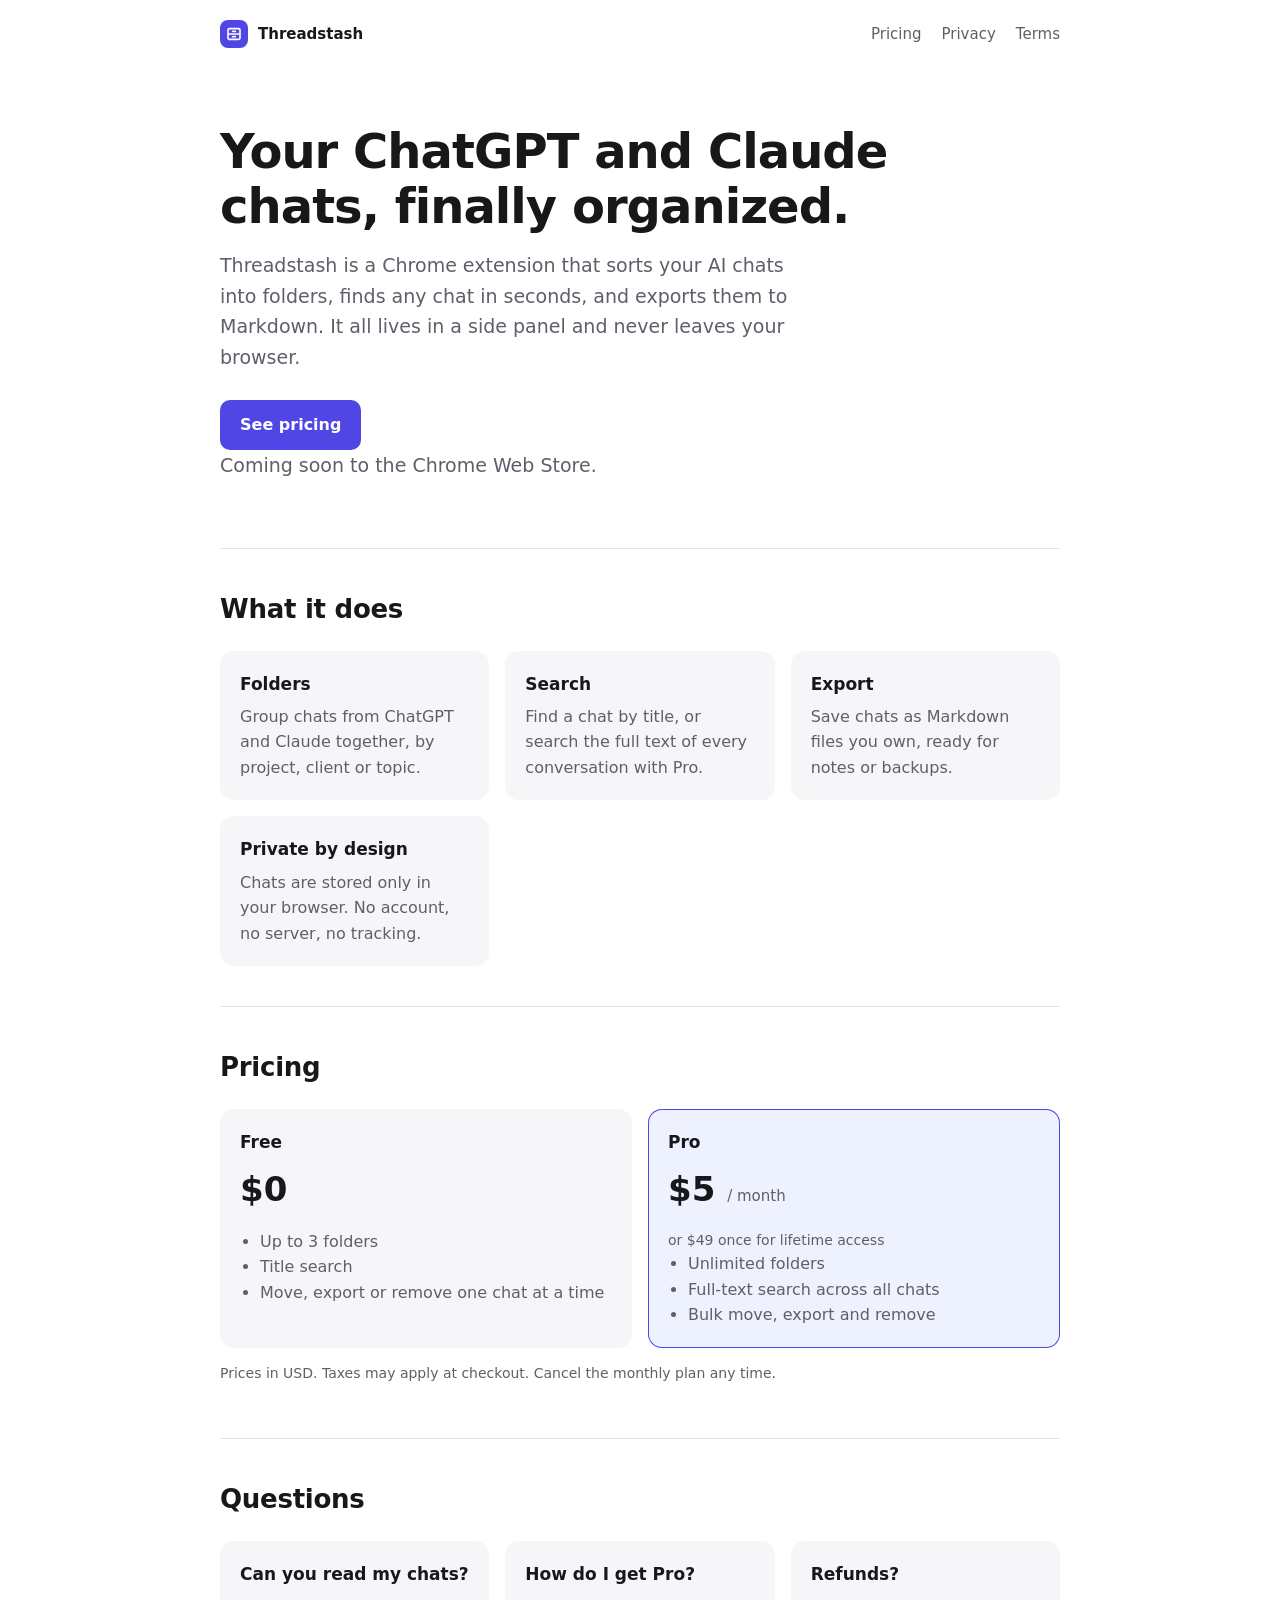
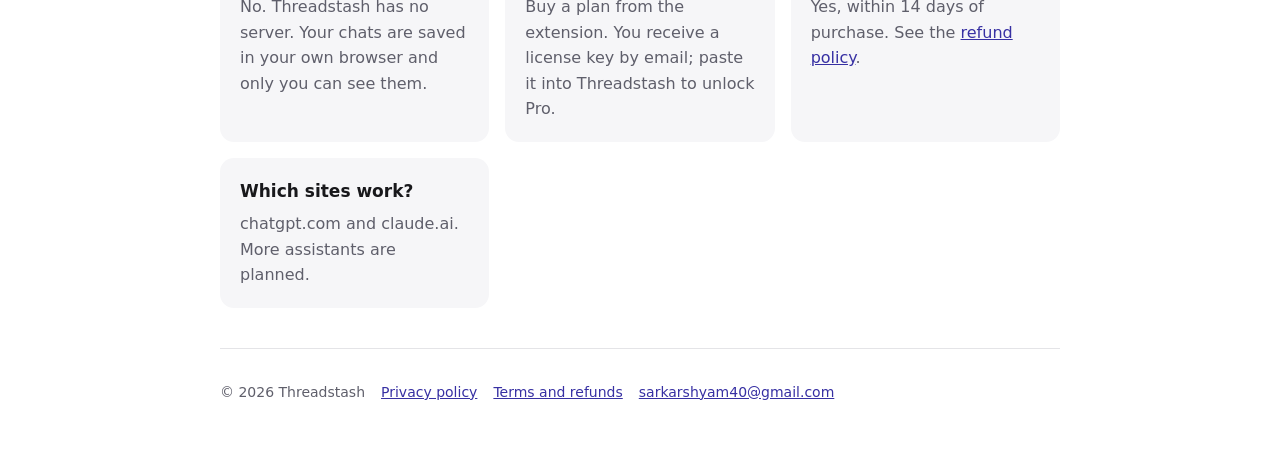
==== index.html @ f48a3af3 "Add Threadstash website: home, privacy policy, terms and refunds" ====
<!doctype html>
<html lang="en">
<head>
  <meta charset="utf-8">
  <meta name="viewport" content="width=device-width, initial-scale=1">
  <title>Threadstash — Folders and search for your ChatGPT and Claude chats</title>
  <meta name="description" content="Threadstash is a Chrome extension that organizes your ChatGPT and Claude chats into folders, with search and export. Everything stays in your browser.">
  <link rel="stylesheet" href="style.css">
</head>
<body>
  <div class="wrap">
    <nav>
      <a class="brand" href="./">
        <span class="logo"><svg width="16" height="16" viewBox="0 0 24 24" fill="none" stroke="#fff" stroke-width="2.4" stroke-linecap="round" stroke-linejoin="round" aria-hidden="true"><path d="M3 6a2 2 0 0 1 2-2h14a2 2 0 0 1 2 2v12a2 2 0 0 1-2 2H5a2 2 0 0 1-2-2zM3 12h18M10 8h4M10 16h4"/></svg></span>
        Threadstash
      </a>
      <a href="#pricing">Pricing</a>
      <a href="privacy.html">Privacy</a>
      <a href="terms.html">Terms</a>
    </nav>

    <header class="hero">
      <h1>Your ChatGPT and Claude chats, finally organized.</h1>
      <p>Threadstash is a Chrome extension that sorts your AI chats into folders, finds any chat in seconds, and exports them to Markdown. It all lives in a side panel and never leaves your browser.</p>
      <a class="button" href="#pricing">See pricing</a>
      <p class="note">Coming soon to the Chrome Web Store.</p>
    </header>

    <section>
      <h2>What it does</h2>
      <div class="grid">
        <div class="card"><h3>Folders</h3><p>Group chats from ChatGPT and Claude together, by project, client or topic.</p></div>
        <div class="card"><h3>Search</h3><p>Find a chat by title, or search the full text of every conversation with Pro.</p></div>
        <div class="card"><h3>Export</h3><p>Save chats as Markdown files you own, ready for notes or backups.</p></div>
        <div class="card"><h3>Private by design</h3><p>Chats are stored only in your browser. No account, no server, no tracking.</p></div>
      </div>
    </section>

    <section id="pricing">
      <h2>Pricing</h2>
      <div class="grid">
        <div class="card">
          <h3>Free</h3>
          <div class="price">$0</div>
          <ul>
            <li>Up to 3 folders</li>
            <li>Title search</li>
            <li>Move, export or remove one chat at a time</li>
          </ul>
        </div>
        <div class="card pro">
          <h3>Pro</h3>
          <div class="price">$5 <small>/ month</small></div>
          <p class="note">or $49 once for lifetime access</p>
          <ul>
            <li>Unlimited folders</li>
            <li>Full-text search across all chats</li>
            <li>Bulk move, export and remove</li>
          </ul>
        </div>
      </div>
      <p class="note">Prices in USD. Taxes may apply at checkout. Cancel the monthly plan any time.</p>
    </section>

    <section>
      <h2>Questions</h2>
      <div class="grid">
        <div class="card"><h3>Can you read my chats?</h3><p>No. Threadstash has no server. Your chats are saved in your own browser and only you can see them.</p></div>
        <div class="card"><h3>How do I get Pro?</h3><p>Buy a plan from the extension. You receive a license key by email; paste it into Threadstash to unlock Pro.</p></div>
        <div class="card"><h3>Refunds?</h3><p>Yes, within 14 days of purchase. See the <a href="terms.html#refunds">refund policy</a>.</p></div>
        <div class="card"><h3>Which sites work?</h3><p>chatgpt.com and claude.ai. More assistants are planned.</p></div>
      </div>
    </section>

    <footer>
      <span>© 2026 Threadstash</span>
      <a href="privacy.html">Privacy policy</a>
      <a href="terms.html">Terms and refunds</a>
      <a href="mailto:sarkarshyam40@gmail.com">sarkarshyam40@gmail.com</a>
    </footer>
  </div>
</body>
</html>
---- style.css ----
:root {
  color-scheme: light dark;
  --bg: #ffffff;
  --fg: #18181b;
  --muted: #5f5f6b;
  --line: #e4e4e7;
  --surface: #f6f6f8;
  --accent: #4f46e5;
  --accent-soft: #eef2ff;
  --accent-text: #3730a3;
}

@media (prefers-color-scheme: dark) {
  :root {
    --bg: #18181b;
    --fg: #f4f4f5;
    --muted: #a1a1aa;
    --line: #2e2e33;
    --surface: #222226;
    --accent-soft: #272a4a;
    --accent-text: #c7d2fe;
  }
}

* {
  box-sizing: border-box;
}

body {
  margin: 0;
  font: 16px/1.6 Inter, system-ui, sans-serif;
  background: var(--bg);
  color: var(--fg);
}

a {
  color: var(--accent-text);
}

.wrap {
  max-width: 880px;
  margin: 0 auto;
  padding: 0 20px;
}

nav {
  display: flex;
  align-items: center;
  gap: 20px;
  padding: 20px 0;
}

nav .brand {
  display: flex;
  align-items: center;
  gap: 10px;
  font-weight: 600;
  color: var(--fg);
  text-decoration: none;
  margin-right: auto;
}

nav a {
  color: var(--muted);
  text-decoration: none;
  font-size: 15px;
}

.logo {
  width: 28px;
  height: 28px;
  border-radius: 8px;
  background: var(--accent);
  display: grid;
  place-items: center;
}

.hero {
  padding: 56px 0 40px;
}

.hero h1 {
  font-size: clamp(32px, 6vw, 48px);
  line-height: 1.15;
  letter-spacing: -0.02em;
  margin: 0 0 16px;
}

.hero p {
  font-size: 19px;
  color: var(--muted);
  max-width: 600px;
  margin: 0 0 28px;
}

.button {
  display: inline-block;
  background: var(--accent);
  color: #fff;
  padding: 12px 20px;
  border-radius: 10px;
  font-weight: 600;
  text-decoration: none;
}

.note {
  font-size: 14px;
  color: var(--muted);
}

section {
  padding: 40px 0;
  border-top: 1px solid var(--line);
}

h2 {
  font-size: 26px;
  letter-spacing: -0.01em;
  margin: 0 0 20px;
}

.grid {
  display: grid;
  grid-template-columns: repeat(auto-fit, minmax(240px, 1fr));
  gap: 16px;
}

.card {
  background: var(--surface);
  border-radius: 14px;
  padding: 20px;
}

.card h3 {
  margin: 0 0 6px;
  font-size: 17px;
}

.card p {
  margin: 0;
  color: var(--muted);
}

.price {
  font-size: 34px;
  font-weight: 700;
  margin: 4px 0 12px;
}

.price small {
  font-size: 15px;
  font-weight: 400;
  color: var(--muted);
}

.card ul {
  margin: 0;
  padding-left: 20px;
  color: var(--muted);
}

.card.pro {
  background: var(--accent-soft);
  box-shadow: inset 0 0 0 1px var(--accent);
}

.legal h1 {
  font-size: 32px;
  margin: 32px 0 8px;
}

.legal h2 {
  font-size: 20px;
  margin: 28px 0 8px;
}

footer {
  padding: 32px 0 48px;
  border-top: 1px solid var(--line);
  color: var(--muted);
  font-size: 14px;
  display: flex;
  flex-wrap: wrap;
  gap: 16px;
}
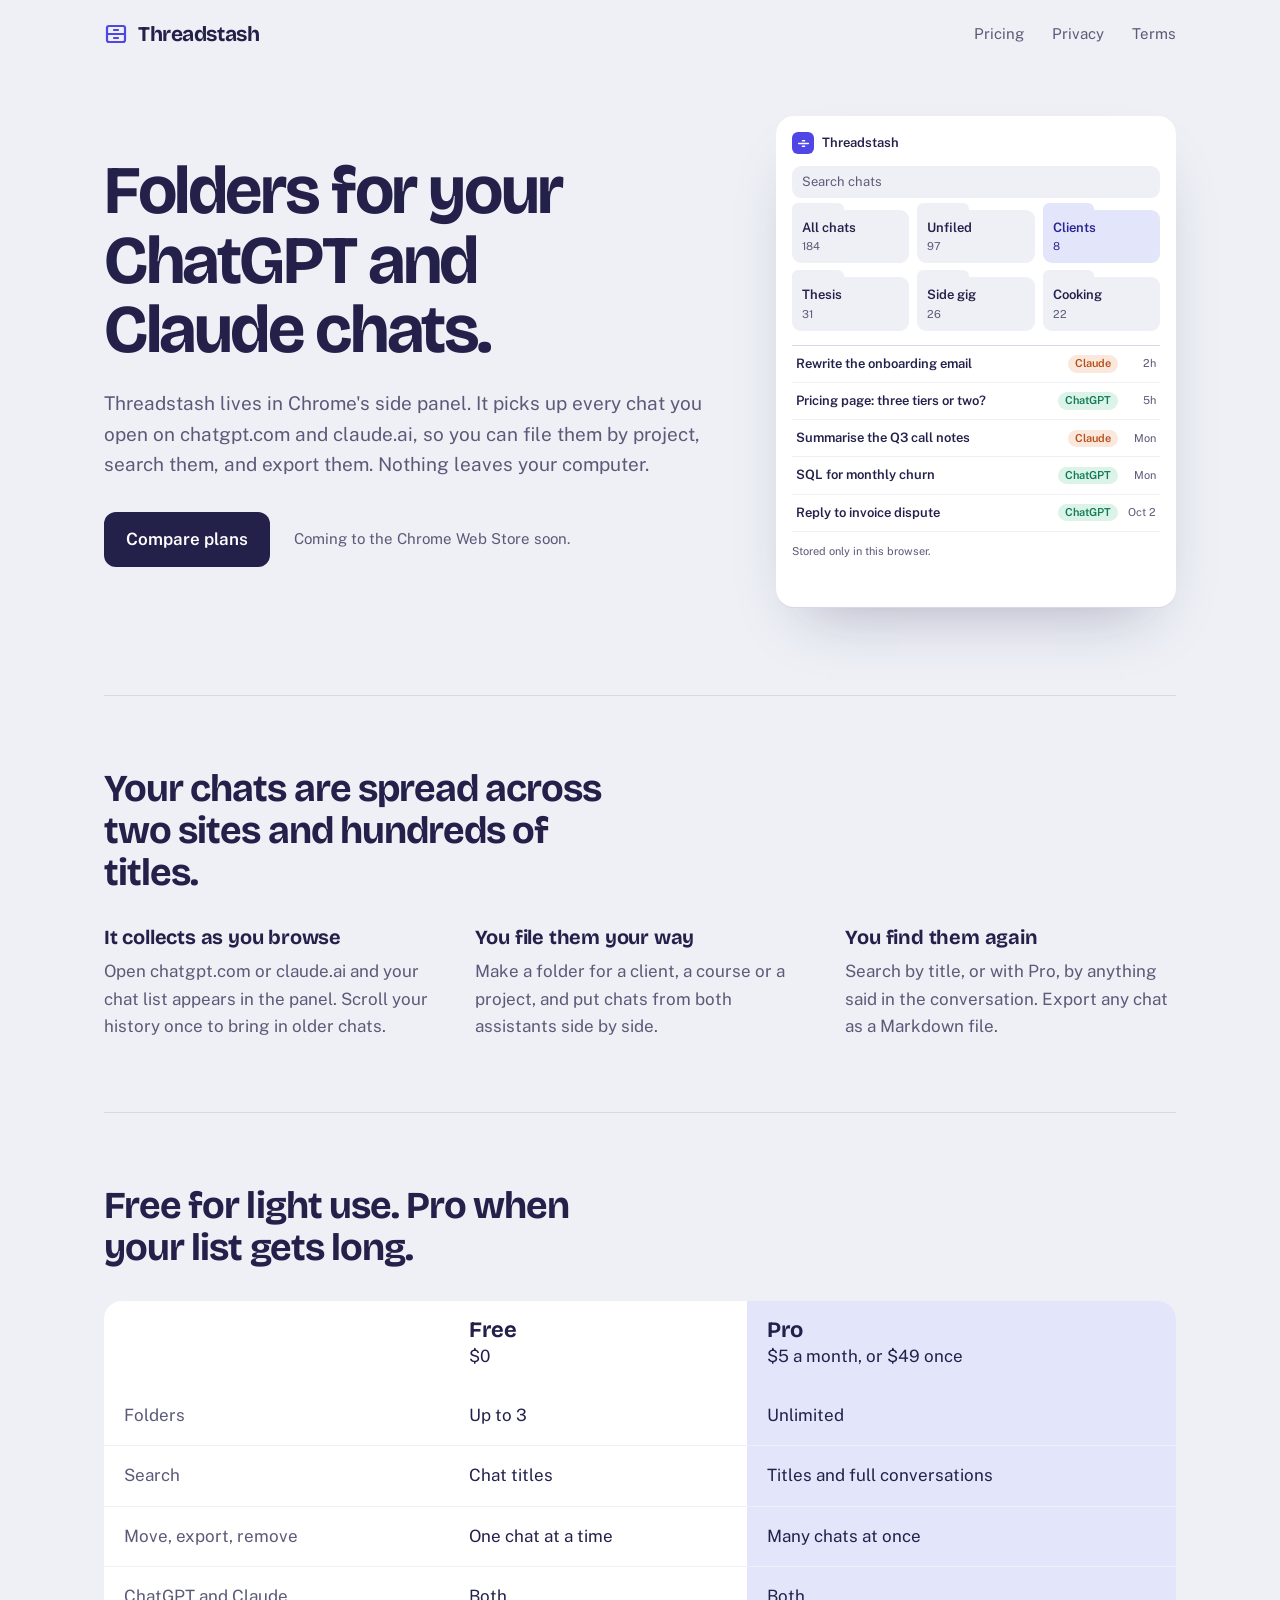
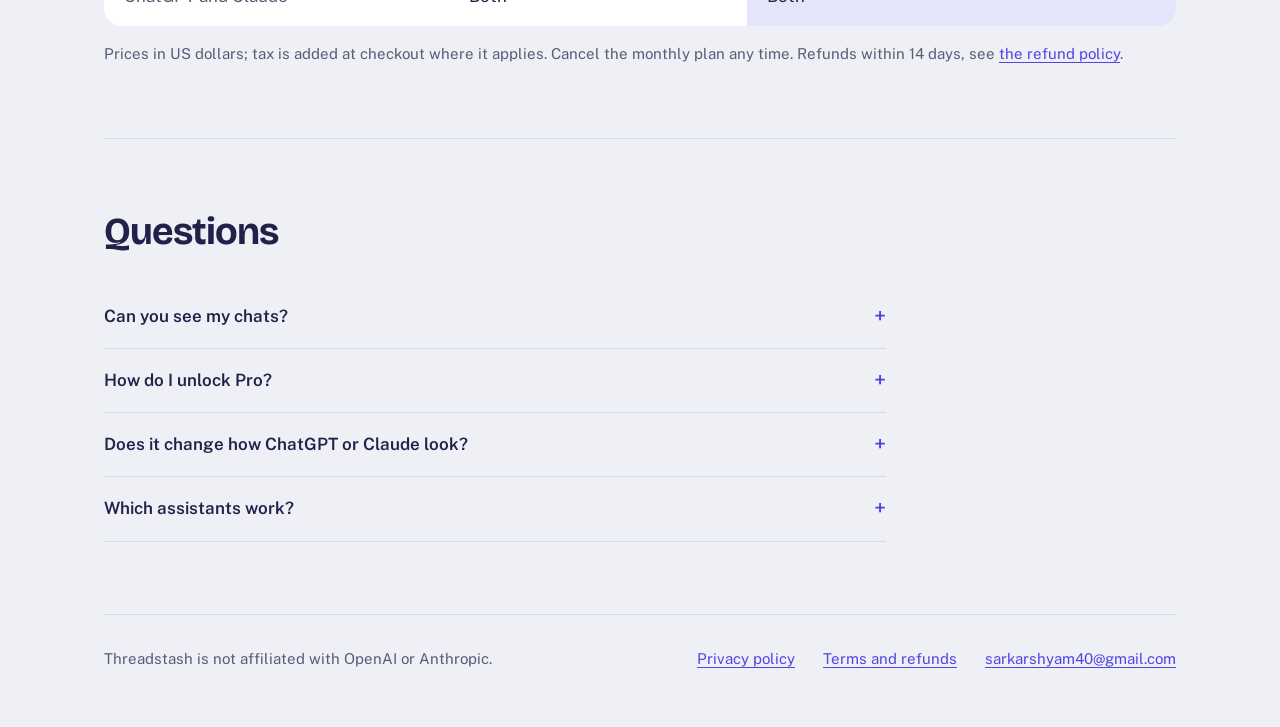
==== commit e4923e21: "Redesign site: panel-led hero, folder tabs, plan table, self-hosted fonts" ====
--- a/index.html
+++ b/index.html
@@ -3,15 +3,17 @@
 <head>
   <meta charset="utf-8">
   <meta name="viewport" content="width=device-width, initial-scale=1">
-  <title>Threadstash — Folders and search for your ChatGPT and Claude chats</title>
-  <meta name="description" content="Threadstash is a Chrome extension that organizes your ChatGPT and Claude chats into folders, with search and export. Everything stays in your browser.">
+  <title>Threadstash — folders for your ChatGPT and Claude chats</title>
+  <meta name="description" content="Threadstash is a Chrome extension that files your ChatGPT and Claude chats into folders, with search and export. Everything stays in your browser.">
+  <link rel="preload" href="fonts/bricolage.woff2" as="font" type="font/woff2" crossorigin>
+  <link rel="icon" href="data:image/svg+xml,%3Csvg xmlns=%22http://www.w3.org/2000/svg%22 viewBox=%220 0 24 24%22 fill=%22none%22 stroke=%22%234f46e5%22 stroke-width=%222.4%22 stroke-linecap=%22round%22 stroke-linejoin=%22round%22%3E%3Cpath d=%22M3 6a2 2 0 0 1 2-2h14a2 2 0 0 1 2 2v12a2 2 0 0 1-2 2H5a2 2 0 0 1-2-2zM3 12h18M10 8h4M10 16h4%22/%3E%3C/svg%3E">
   <link rel="stylesheet" href="style.css">
 </head>
 <body>
   <div class="wrap">
-    <nav>
-      <a class="brand" href="./">
-        <span class="logo"><svg width="16" height="16" viewBox="0 0 24 24" fill="none" stroke="#fff" stroke-width="2.4" stroke-linecap="round" stroke-linejoin="round" aria-hidden="true"><path d="M3 6a2 2 0 0 1 2-2h14a2 2 0 0 1 2 2v12a2 2 0 0 1-2 2H5a2 2 0 0 1-2-2zM3 12h18M10 8h4M10 16h4"/></svg></span>
+    <nav class="top">
+      <a class="mark" href="./">
+        <svg width="24" height="24" viewBox="0 0 24 24" fill="none" stroke="currentColor" stroke-width="2.2" stroke-linecap="round" stroke-linejoin="round" aria-hidden="true"><path d="M3 6a2 2 0 0 1 2-2h14a2 2 0 0 1 2 2v12a2 2 0 0 1-2 2H5a2 2 0 0 1-2-2zM3 12h18M10 8h4M10 16h4"/></svg>
         Threadstash
       </a>
       <a href="#pricing">Pricing</a>
@@ -20,60 +22,100 @@
     </nav>
 
     <header class="hero">
-      <h1>Your ChatGPT and Claude chats, finally organized.</h1>
-      <p>Threadstash is a Chrome extension that sorts your AI chats into folders, finds any chat in seconds, and exports them to Markdown. It all lives in a side panel and never leaves your browser.</p>
-      <a class="button" href="#pricing">See pricing</a>
-      <p class="note">Coming soon to the Chrome Web Store.</p>
+      <div>
+        <h1>Folders for your ChatGPT and Claude chats.</h1>
+        <p>Threadstash lives in Chrome's side panel. It picks up every chat you open on chatgpt.com and claude.ai, so you can file them by project, search them, and export them. Nothing leaves your computer.</p>
+        <div class="cta">
+          <a class="button" href="#pricing">Compare plans</a>
+          <small>Coming to the Chrome Web Store soon.</small>
+        </div>
+      </div>
+
+      <figure class="panel" aria-label="The Threadstash side panel with a Work folder open">
+        <div class="panel-head">
+          <span class="logo"><svg width="13" height="13" viewBox="0 0 24 24" fill="none" stroke="currentColor" stroke-width="2.6" stroke-linecap="round" aria-hidden="true"><path d="M3 12h18M10 7h4M10 17h4"/></svg></span>
+          Threadstash
+        </div>
+        <div class="panel-search">Search chats</div>
+        <div class="drawer">
+          <div class="folder"><b>All chats</b><span>184</span></div>
+          <div class="folder"><b>Unfiled</b><span>97</span></div>
+          <div class="folder open"><b>Clients</b><span>8</span></div>
+          <div class="folder"><b>Thesis</b><span>31</span></div>
+          <div class="folder"><b>Side gig</b><span>26</span></div>
+          <div class="folder"><b>Cooking</b><span>22</span></div>
+        </div>
+        <ul class="chats">
+          <li style="--i: 0"><span class="t">Rewrite the onboarding email</span><span class="tag claude">Claude</span><span class="when">2h</span></li>
+          <li style="--i: 1"><span class="t">Pricing page: three tiers or two?</span><span class="tag gpt">ChatGPT</span><span class="when">5h</span></li>
+          <li style="--i: 2"><span class="t">Summarise the Q3 call notes</span><span class="tag claude">Claude</span><span class="when">Mon</span></li>
+          <li style="--i: 3"><span class="t">SQL for monthly churn</span><span class="tag gpt">ChatGPT</span><span class="when">Mon</span></li>
+          <li style="--i: 4"><span class="t">Reply to invoice dispute</span><span class="tag gpt">ChatGPT</span><span class="when">Oct 2</span></li>
+        </ul>
+        <p class="panel-foot">Stored only in this browser.</p>
+      </figure>
     </header>
 
-    <section>
-      <h2>What it does</h2>
-      <div class="grid">
-        <div class="card"><h3>Folders</h3><p>Group chats from ChatGPT and Claude together, by project, client or topic.</p></div>
-        <div class="card"><h3>Search</h3><p>Find a chat by title, or search the full text of every conversation with Pro.</p></div>
-        <div class="card"><h3>Export</h3><p>Save chats as Markdown files you own, ready for notes or backups.</p></div>
-        <div class="card"><h3>Private by design</h3><p>Chats are stored only in your browser. No account, no server, no tracking.</p></div>
+    <section class="section">
+      <h2>Your chats are spread across two sites and hundreds of titles.</h2>
+      <div class="how">
+        <div>
+          <h3>It collects as you browse</h3>
+          <p>Open chatgpt.com or claude.ai and your chat list appears in the panel. Scroll your history once to bring in older chats.</p>
+        </div>
+        <div>
+          <h3>You file them your way</h3>
+          <p>Make a folder for a client, a course or a project, and put chats from both assistants side by side.</p>
+        </div>
+        <div>
+          <h3>You find them again</h3>
+          <p>Search by title, or with Pro, by anything said in the conversation. Export any chat as a Markdown file.</p>
+        </div>
       </div>
     </section>
 
-    <section id="pricing">
-      <h2>Pricing</h2>
-      <div class="grid">
-        <div class="card">
-          <h3>Free</h3>
-          <div class="price">$0</div>
-          <ul>
-            <li>Up to 3 folders</li>
-            <li>Title search</li>
-            <li>Move, export or remove one chat at a time</li>
-          </ul>
-        </div>
-        <div class="card pro">
-          <h3>Pro</h3>
-          <div class="price">$5 <small>/ month</small></div>
-          <p class="note">or $49 once for lifetime access</p>
-          <ul>
-            <li>Unlimited folders</li>
-            <li>Full-text search across all chats</li>
-            <li>Bulk move, export and remove</li>
-          </ul>
-        </div>
-      </div>
-      <p class="note">Prices in USD. Taxes may apply at checkout. Cancel the monthly plan any time.</p>
+    <section class="section" id="pricing">
+      <h2>Free for light use. Pro when your list gets long.</h2>
+      <table class="plans">
+        <thead>
+          <tr>
+            <td></td>
+            <th scope="col"><b>Free</b>$0</th>
+            <th scope="col" class="pro"><b>Pro</b>$5 a month, or $49 once</th>
+          </tr>
+        </thead>
+        <tbody>
+          <tr><th scope="row">Folders</th><td>Up to 3</td><td class="pro">Unlimited</td></tr>
+          <tr><th scope="row">Search</th><td>Chat titles</td><td class="pro">Titles and full conversations</td></tr>
+          <tr><th scope="row">Move, export, remove</th><td>One chat at a time</td><td class="pro">Many chats at once</td></tr>
+          <tr><th scope="row">ChatGPT and Claude</th><td>Both</td><td class="pro">Both</td></tr>
+        </tbody>
+      </table>
+      <p class="fine">Prices in US dollars; tax is added at checkout where it applies. Cancel the monthly plan any time. Refunds within 14 days, see <a href="terms.html#refunds">the refund policy</a>.</p>
     </section>
 
-    <section>
+    <section class="section faq">
       <h2>Questions</h2>
-      <div class="grid">
-        <div class="card"><h3>Can you read my chats?</h3><p>No. Threadstash has no server. Your chats are saved in your own browser and only you can see them.</p></div>
-        <div class="card"><h3>How do I get Pro?</h3><p>Buy a plan from the extension. You receive a license key by email; paste it into Threadstash to unlock Pro.</p></div>
-        <div class="card"><h3>Refunds?</h3><p>Yes, within 14 days of purchase. See the <a href="terms.html#refunds">refund policy</a>.</p></div>
-        <div class="card"><h3>Which sites work?</h3><p>chatgpt.com and claude.ai. More assistants are planned.</p></div>
-      </div>
+      <details>
+        <summary>Can you see my chats?</summary>
+        <p>No. Threadstash has no server. Your chats are saved in your own browser, and uninstalling the extension deletes them.</p>
+      </details>
+      <details>
+        <summary>How do I unlock Pro?</summary>
+        <p>Buy a plan from the extension. You get a license key by email. Paste it into Threadstash and Pro turns on.</p>
+      </details>
+      <details>
+        <summary>Does it change how ChatGPT or Claude look?</summary>
+        <p>No. Threadstash only reads the pages. Everything it shows is in Chrome's side panel, next to the site.</p>
+      </details>
+      <details>
+        <summary>Which assistants work?</summary>
+        <p>ChatGPT and Claude today. Gemini is next.</p>
+      </details>
     </section>
 
     <footer>
-      <span>© 2026 Threadstash</span>
+      <span>Threadstash is not affiliated with OpenAI or Anthropic.</span>
       <a href="privacy.html">Privacy policy</a>
       <a href="terms.html">Terms and refunds</a>
       <a href="mailto:sarkarshyam40@gmail.com">sarkarshyam40@gmail.com</a>
--- a/style.css
+++ b/style.css
@@ -1,185 +1,498 @@
+@font-face {
+  font-family: 'Bricolage Grotesque';
+  src: url(fonts/bricolage.woff2) format('woff2');
+  font-weight: 200 800;
+  font-display: swap;
+}
+
+@font-face {
+  font-family: 'Public Sans';
+  src: url(fonts/public-sans.woff2) format('woff2');
+  font-weight: 100 900;
+  font-display: swap;
+}
+
+@font-face {
+  font-family: 'Public Sans';
+  src: url(fonts/public-sans-italic.woff2) format('woff2');
+  font-weight: 100 900;
+  font-style: italic;
+  font-display: swap;
+}
+
+/* Card stock, indigo ink, and the two site colours the extension uses for its tags. */
 :root {
-  color-scheme: light dark;
-  --bg: #ffffff;
-  --fg: #18181b;
-  --muted: #5f5f6b;
-  --line: #e4e4e7;
-  --surface: #f6f6f8;
-  --accent: #4f46e5;
-  --accent-soft: #eef2ff;
-  --accent-text: #3730a3;
-}
-
-@media (prefers-color-scheme: dark) {
-  :root {
-    --bg: #18181b;
-    --fg: #f4f4f5;
-    --muted: #a1a1aa;
-    --line: #2e2e33;
-    --surface: #222226;
-    --accent-soft: #272a4a;
-    --accent-text: #c7d2fe;
-  }
+  --stock: #eef0f6;
+  --sheet: #ffffff;
+  --ink: #23214a;
+  --ink-soft: #5b5a78;
+  --rule: #d6d9e6;
+  --indigo: #4f46e5;
+  --indigo-wash: #e3e5fb;
+  --gpt: #0f7a55;
+  --gpt-wash: #dcf3e9;
+  --claude: #b4501a;
+  --claude-wash: #fbe8dc;
+  --display: 'Bricolage Grotesque', system-ui, sans-serif;
+  --text: 'Public Sans', system-ui, sans-serif;
 }
 
 * {
   box-sizing: border-box;
 }
 
+html {
+  background: var(--stock);
+}
+
 body {
   margin: 0;
-  font: 16px/1.6 Inter, system-ui, sans-serif;
-  background: var(--bg);
-  color: var(--fg);
+  color: var(--ink);
+  font: 17px/1.6 var(--text);
+  -webkit-font-smoothing: antialiased;
 }
 
 a {
-  color: var(--accent-text);
+  color: var(--indigo);
+  text-underline-offset: 3px;
+}
+
+a:focus-visible,
+summary:focus-visible {
+  outline: 3px solid var(--indigo);
+  outline-offset: 3px;
+  border-radius: 4px;
 }
 
 .wrap {
-  max-width: 880px;
+  max-width: 1120px;
   margin: 0 auto;
-  padding: 0 20px;
-}
-
-nav {
-  display: flex;
-  align-items: center;
-  gap: 20px;
-  padding: 20px 0;
-}
-
-nav .brand {
+  padding: 0 24px;
+}
+
+/* Top bar */
+
+.top {
+  display: flex;
+  align-items: center;
+  gap: 28px;
+  padding: 22px 0;
+}
+
+.mark {
   display: flex;
   align-items: center;
   gap: 10px;
-  font-weight: 600;
-  color: var(--fg);
+  margin-right: auto;
+  font: 700 21px/1 var(--display);
+  letter-spacing: -0.02em;
+  color: var(--ink);
   text-decoration: none;
-  margin-right: auto;
-}
-
-nav a {
-  color: var(--muted);
+}
+
+.mark svg {
+  color: var(--indigo);
+}
+
+.top a:not(.mark) {
+  color: var(--ink-soft);
   text-decoration: none;
   font-size: 15px;
 }
 
-.logo {
-  width: 28px;
-  height: 28px;
-  border-radius: 8px;
-  background: var(--accent);
+.top a:not(.mark):hover {
+  color: var(--ink);
+}
+
+/* Hero: the copy on the left, the real side panel on the right */
+
+.hero {
+  display: grid;
+  grid-template-columns: minmax(0, 1fr) 400px;
+  gap: 64px;
+  align-items: center;
+  padding: 48px 0 88px;
+}
+
+.hero h1 {
+  font: 700 clamp(40px, 6.2vw, 68px) / 1.02 var(--display);
+  letter-spacing: -0.035em;
+  margin: 0 0 24px;
+  max-width: 12ch;
+}
+
+.hero p {
+  font-size: 19px;
+  color: var(--ink-soft);
+  max-width: 34em;
+  margin: 0 0 32px;
+}
+
+.cta {
+  display: flex;
+  flex-wrap: wrap;
+  align-items: center;
+  gap: 16px 24px;
+}
+
+.button {
+  display: inline-block;
+  padding: 14px 22px;
+  border-radius: 12px;
+  background: var(--ink);
+  color: #fff;
+  font-weight: 600;
+  text-decoration: none;
+}
+
+.button[aria-disabled='true'] {
+  cursor: default;
+}
+
+.cta small {
+  font-size: 15px;
+  color: var(--ink-soft);
+}
+
+/* The panel mock: same structure as the extension's side panel */
+
+.panel {
+  margin: 0;
+  background: var(--sheet);
+  border-radius: 18px;
+  box-shadow:
+    0 1px 0 var(--rule),
+    0 30px 60px -30px rgb(35 33 74 / 35%);
+  padding: 16px;
+  font-size: 13px;
+  line-height: 1.4;
+}
+
+.panel-head {
+  display: flex;
+  align-items: center;
+  gap: 8px;
+  font-weight: 600;
+  margin-bottom: 12px;
+}
+
+.panel-head .logo {
+  width: 22px;
+  height: 22px;
+  border-radius: 6px;
+  background: var(--indigo);
+  color: #fff;
   display: grid;
   place-items: center;
 }
 
-.hero {
-  padding: 56px 0 40px;
-}
-
-.hero h1 {
-  font-size: clamp(32px, 6vw, 48px);
-  line-height: 1.15;
-  letter-spacing: -0.02em;
-  margin: 0 0 16px;
-}
-
-.hero p {
-  font-size: 19px;
-  color: var(--muted);
-  max-width: 600px;
-  margin: 0 0 28px;
-}
-
-.button {
-  display: inline-block;
-  background: var(--accent);
-  color: #fff;
-  padding: 12px 20px;
-  border-radius: 10px;
-  font-weight: 600;
-  text-decoration: none;
-}
-
-.note {
-  font-size: 14px;
-  color: var(--muted);
-}
-
-section {
-  padding: 40px 0;
-  border-top: 1px solid var(--line);
-}
-
-h2 {
-  font-size: 26px;
+.panel-search {
+  height: 32px;
+  border-radius: 9px;
+  background: var(--stock);
+  color: var(--ink-soft);
+  display: flex;
+  align-items: center;
+  padding: 0 10px;
+  margin-bottom: 12px;
+}
+
+/* Folders drawn as actual folders: a tab, then the body */
+.drawer {
+  display: grid;
+  grid-template-columns: repeat(3, minmax(0, 1fr));
+  gap: 14px 8px;
+  margin: 8px 0 14px;
+}
+
+.folder {
+  position: relative;
+  padding: 9px 10px 8px;
+  border-radius: 0 9px 9px 9px;
+  background: var(--stock);
+}
+
+.folder::before {
+  content: '';
+  position: absolute;
+  left: 0;
+  top: -7px;
+  width: 44%;
+  height: 8px;
+  border-radius: 6px 6px 0 0;
+  background: inherit;
+}
+
+.folder b {
+  display: block;
+  font-weight: 600;
+  white-space: nowrap;
+  overflow: hidden;
+  text-overflow: ellipsis;
+}
+
+.folder span {
+  color: var(--ink-soft);
+  font-size: 11px;
+}
+
+.folder.open {
+  background: var(--indigo-wash);
+  color: #2b2590;
+}
+
+.folder.open span {
+  color: #2b2590;
+}
+
+.chats {
+  list-style: none;
+  margin: 0;
+  padding: 0;
+  border-top: 1px solid var(--rule);
+}
+
+.chats li {
+  display: flex;
+  align-items: center;
+  gap: 8px;
+  padding: 9px 4px;
+  border-bottom: 1px solid var(--stock);
+}
+
+.chats .t {
+  flex: 1;
+  min-width: 0;
+  white-space: nowrap;
+  overflow: hidden;
+  text-overflow: ellipsis;
+  font-weight: 600;
+}
+
+.tag {
+  font-size: 11px;
+  font-weight: 600;
+  padding: 1px 7px;
+  border-radius: 99px;
+  white-space: nowrap;
+}
+
+.tag.gpt {
+  background: var(--gpt-wash);
+  color: var(--gpt);
+}
+
+.tag.claude {
+  background: var(--claude-wash);
+  color: var(--claude);
+}
+
+.when {
+  color: var(--ink-soft);
+  font-size: 11px;
+  width: 30px;
+  text-align: right;
+}
+
+.hero .panel-foot {
+  margin-top: 12px;
+  color: var(--ink-soft);
+  font-size: 11px;
+}
+
+/* The one moment of motion: chats drop into the open folder on load. */
+@media (prefers-reduced-motion: no-preference) {
+  .chats li {
+    animation: file-in 420ms cubic-bezier(0.2, 0.8, 0.2, 1) backwards;
+    animation-delay: calc(500ms + var(--i) * 90ms);
+  }
+
+  @keyframes file-in {
+    from {
+      opacity: 0;
+      transform: translateY(-14px);
+    }
+  }
+}
+
+/* Body sections */
+
+.section {
+  padding: 72px 0;
+  border-top: 1px solid var(--rule);
+}
+
+.section h2 {
+  font: 700 clamp(28px, 3.6vw, 38px) / 1.1 var(--display);
+  letter-spacing: -0.025em;
+  margin: 0 0 32px;
+  max-width: 20ch;
+}
+
+.how {
+  display: grid;
+  grid-template-columns: repeat(3, minmax(0, 1fr));
+  gap: 40px;
+}
+
+.how h3 {
+  font: 700 20px/1.25 var(--display);
   letter-spacing: -0.01em;
+  margin: 0 0 8px;
+}
+
+.how p {
+  margin: 0;
+  color: var(--ink-soft);
+}
+
+/* Pricing as a plain comparison table: the honest shape for this content */
+
+.plans {
+  width: 100%;
+  border-collapse: collapse;
+  background: var(--sheet);
+  border-radius: 18px;
+  overflow: hidden;
+}
+
+.plans th,
+.plans td {
+  padding: 16px 20px;
+  text-align: left;
+  border-bottom: 1px solid var(--stock);
+}
+
+.plans thead th {
+  vertical-align: bottom;
+  font-weight: 400;
+}
+
+.plans thead th b {
+  display: block;
+  font: 700 22px/1.2 var(--display);
+}
+
+.plans .pro {
+  background: var(--indigo-wash);
+}
+
+.plans tbody th {
+  font-weight: 400;
+  color: var(--ink-soft);
+}
+
+.plans tr:last-child > * {
+  border-bottom: 0;
+}
+
+.fine {
+  font-size: 15px;
+  color: var(--ink-soft);
+  margin: 16px 0 0;
+}
+
+/* FAQ */
+
+.faq details {
+  border-bottom: 1px solid var(--rule);
+  max-width: 46em;
+}
+
+.faq summary {
+  cursor: pointer;
+  padding: 18px 0;
+  font-weight: 600;
+  list-style: none;
+  display: flex;
+  justify-content: space-between;
+  gap: 16px;
+}
+
+.faq summary::-webkit-details-marker {
+  display: none;
+}
+
+.faq summary::after {
+  content: '+';
+  font: 400 24px/1 var(--display);
+  color: var(--indigo);
+}
+
+.faq details[open] summary::after {
+  content: '−';
+}
+
+.faq details p {
   margin: 0 0 20px;
-}
-
-.grid {
-  display: grid;
-  grid-template-columns: repeat(auto-fit, minmax(240px, 1fr));
-  gap: 16px;
-}
-
-.card {
-  background: var(--surface);
-  border-radius: 14px;
-  padding: 20px;
-}
-
-.card h3 {
-  margin: 0 0 6px;
-  font-size: 17px;
-}
-
-.card p {
-  margin: 0;
-  color: var(--muted);
-}
-
-.price {
-  font-size: 34px;
-  font-weight: 700;
-  margin: 4px 0 12px;
-}
-
-.price small {
+  color: var(--ink-soft);
+}
+
+footer {
+  display: flex;
+  flex-wrap: wrap;
+  gap: 12px 28px;
+  padding: 32px 0 56px;
+  border-top: 1px solid var(--rule);
   font-size: 15px;
-  font-weight: 400;
-  color: var(--muted);
-}
-
-.card ul {
-  margin: 0;
-  padding-left: 20px;
-  color: var(--muted);
-}
-
-.card.pro {
-  background: var(--accent-soft);
-  box-shadow: inset 0 0 0 1px var(--accent);
+  color: var(--ink-soft);
+}
+
+footer span {
+  margin-right: auto;
+}
+
+/* Legal pages: one readable column */
+
+.legal {
+  max-width: 44em;
+  padding: 32px 0 64px;
 }
 
 .legal h1 {
-  font-size: 32px;
-  margin: 32px 0 8px;
+  font: 700 clamp(34px, 5vw, 48px) / 1.05 var(--display);
+  letter-spacing: -0.03em;
+  margin: 24px 0 8px;
 }
 
 .legal h2 {
-  font-size: 20px;
-  margin: 28px 0 8px;
-}
-
-footer {
-  padding: 32px 0 48px;
-  border-top: 1px solid var(--line);
-  color: var(--muted);
-  font-size: 14px;
-  display: flex;
-  flex-wrap: wrap;
-  gap: 16px;
-}
+  font: 700 21px/1.3 var(--display);
+  margin: 36px 0 8px;
+}
+
+.legal .updated {
+  color: var(--ink-soft);
+  margin: 0 0 32px;
+}
+
+@media (max-width: 880px) {
+  .hero {
+    grid-template-columns: 1fr;
+    gap: 48px;
+    padding-top: 24px;
+  }
+
+  .panel {
+    max-width: 420px;
+  }
+
+  .how {
+    grid-template-columns: 1fr;
+    gap: 28px;
+  }
+}
+
+@media (max-width: 520px) {
+  .top {
+    gap: 16px;
+  }
+
+  .top a[href='#pricing'] {
+    display: none;
+  }
+
+  .plans th,
+  .plans td {
+    padding: 12px;
+  }
+}
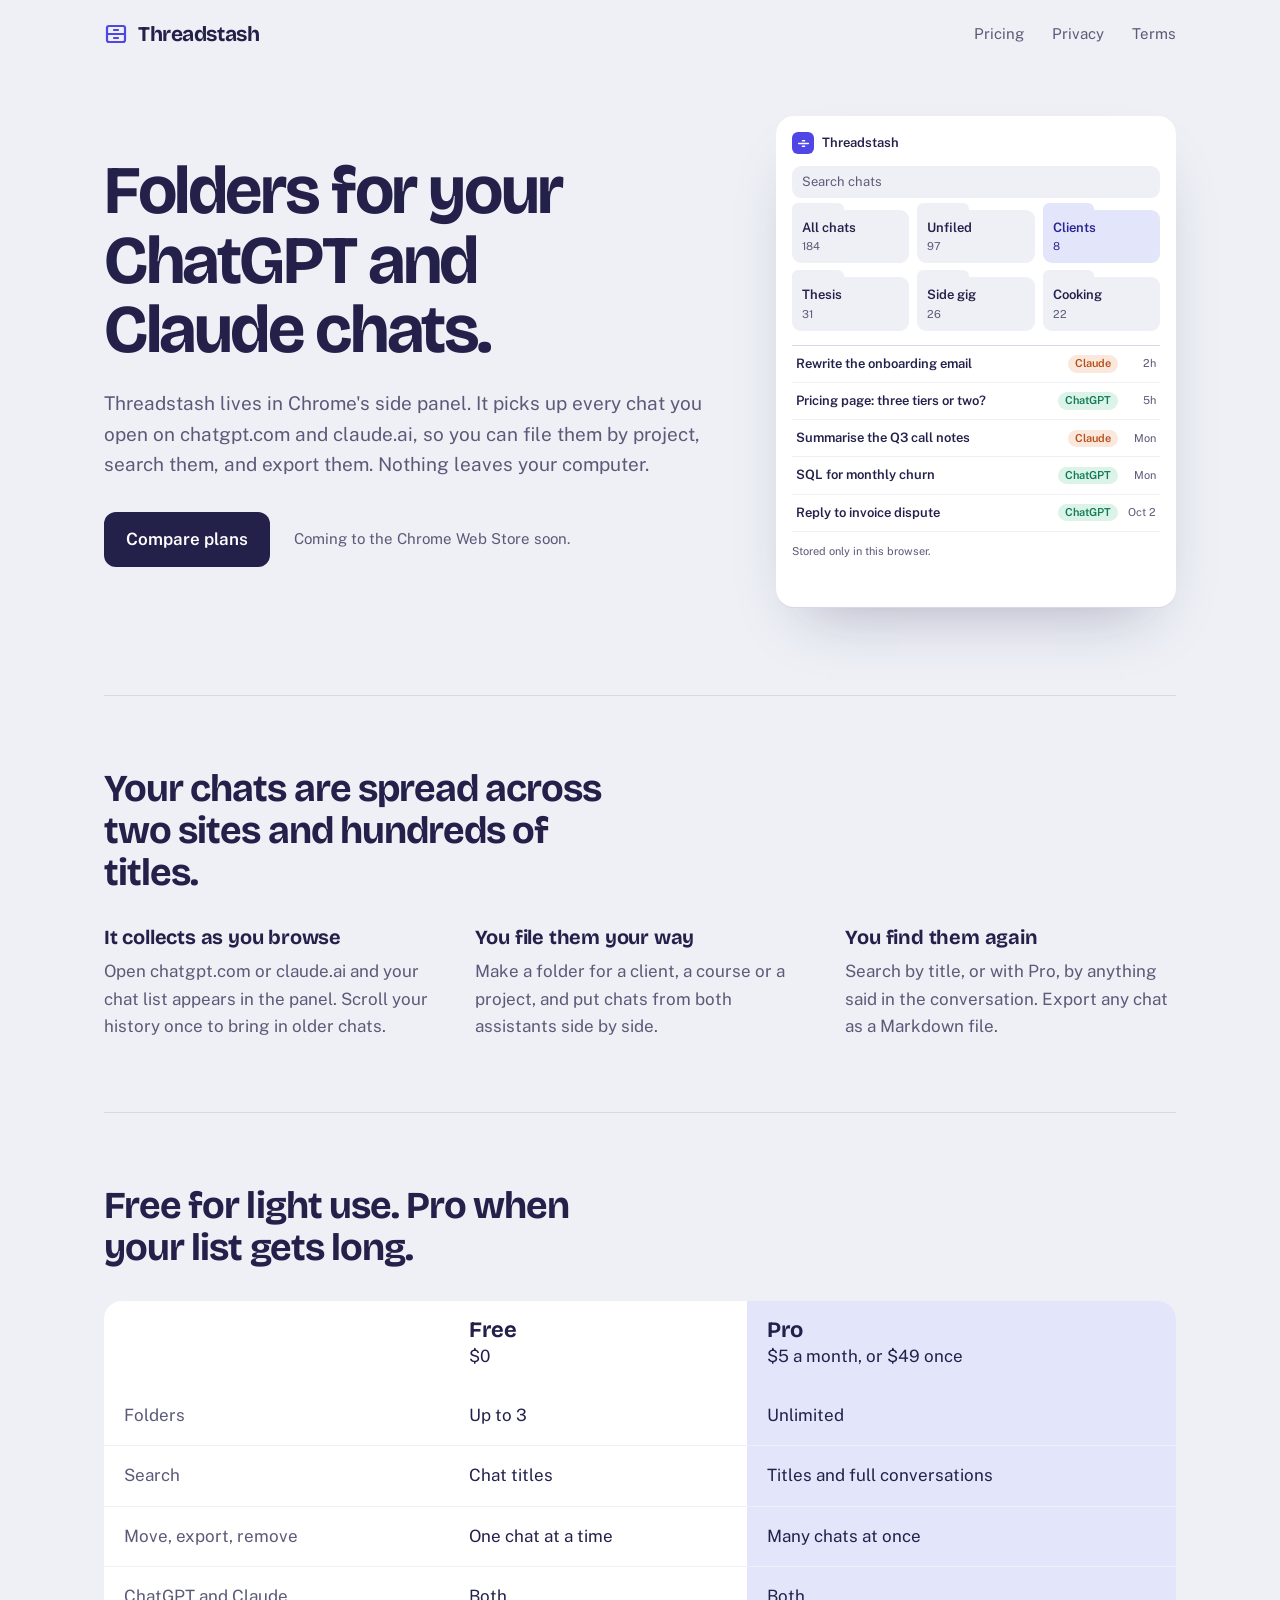
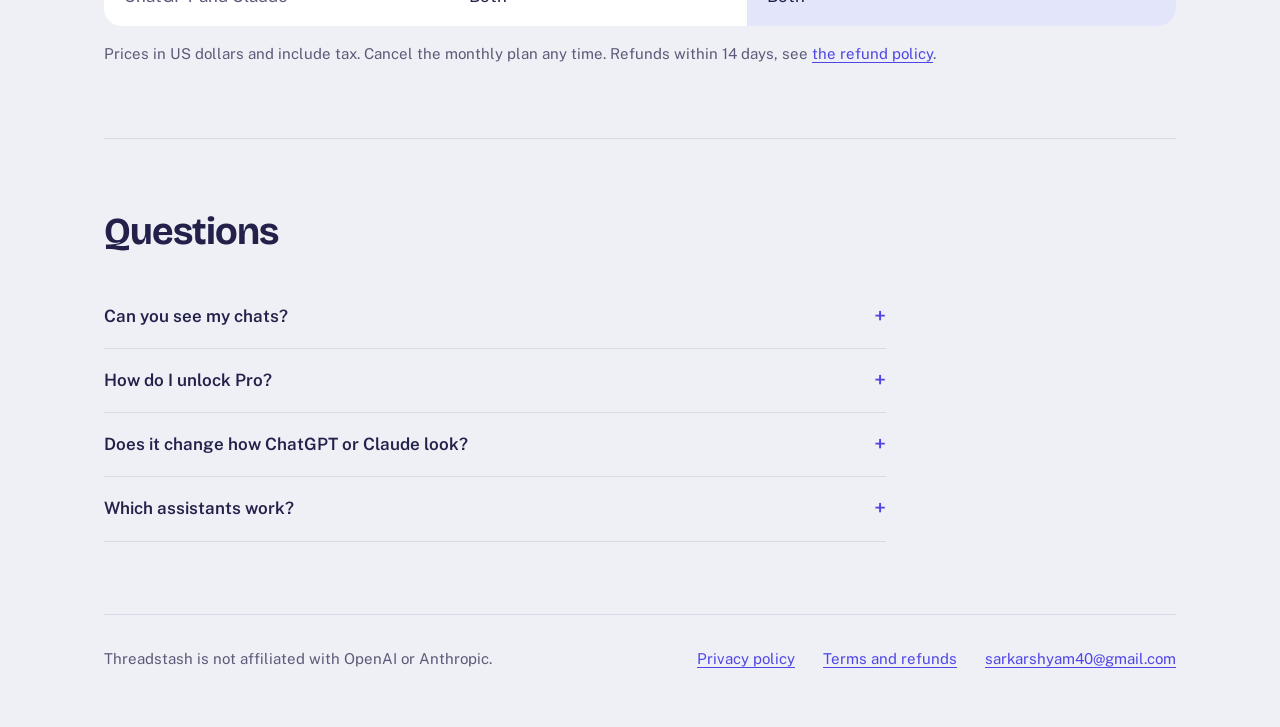
==== commit bad185b4: "Pricing note: prices include tax" ====
--- a/index.html
+++ b/index.html
@@ -91,7 +91,7 @@
           <tr><th scope="row">ChatGPT and Claude</th><td>Both</td><td class="pro">Both</td></tr>
         </tbody>
       </table>
-      <p class="fine">Prices in US dollars; tax is added at checkout where it applies. Cancel the monthly plan any time. Refunds within 14 days, see <a href="terms.html#refunds">the refund policy</a>.</p>
+      <p class="fine">Prices in US dollars and include tax. Cancel the monthly plan any time. Refunds within 14 days, see <a href="terms.html#refunds">the refund policy</a>.</p>
     </section>
 
     <section class="section faq">
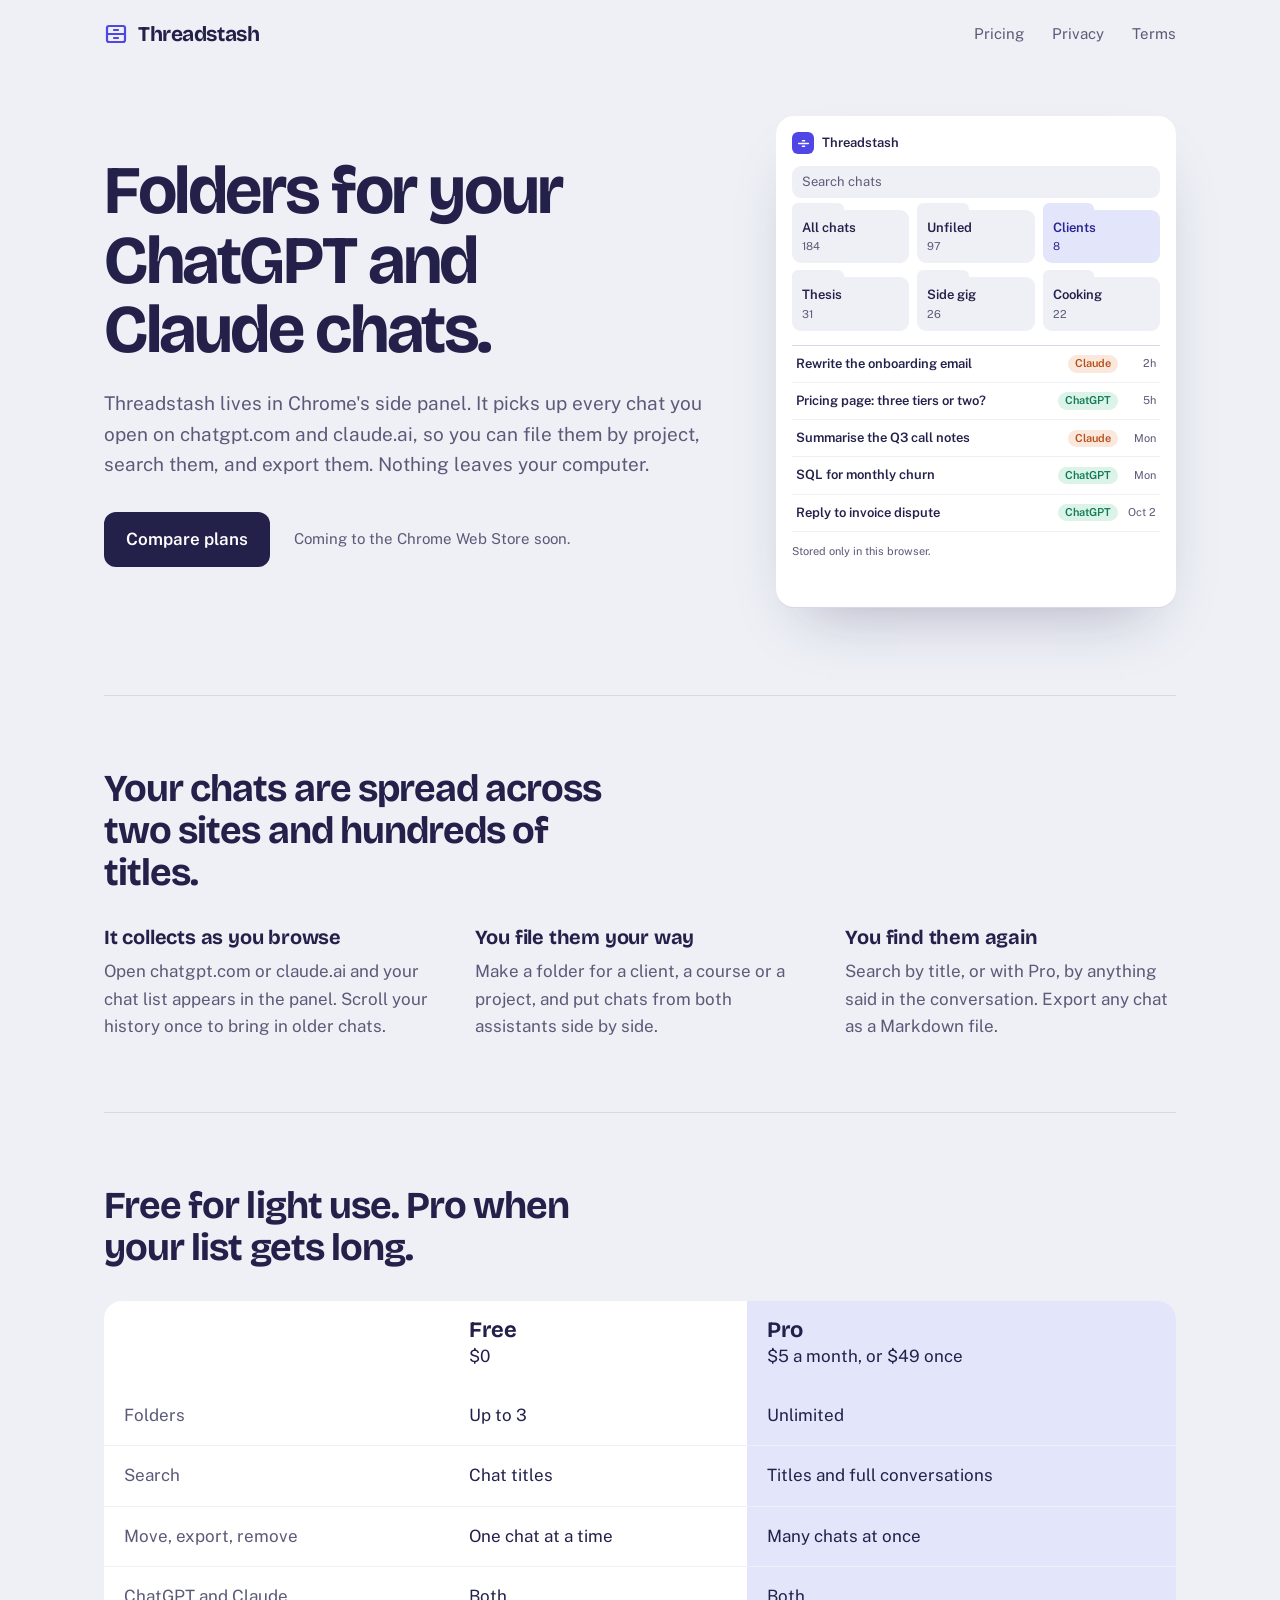
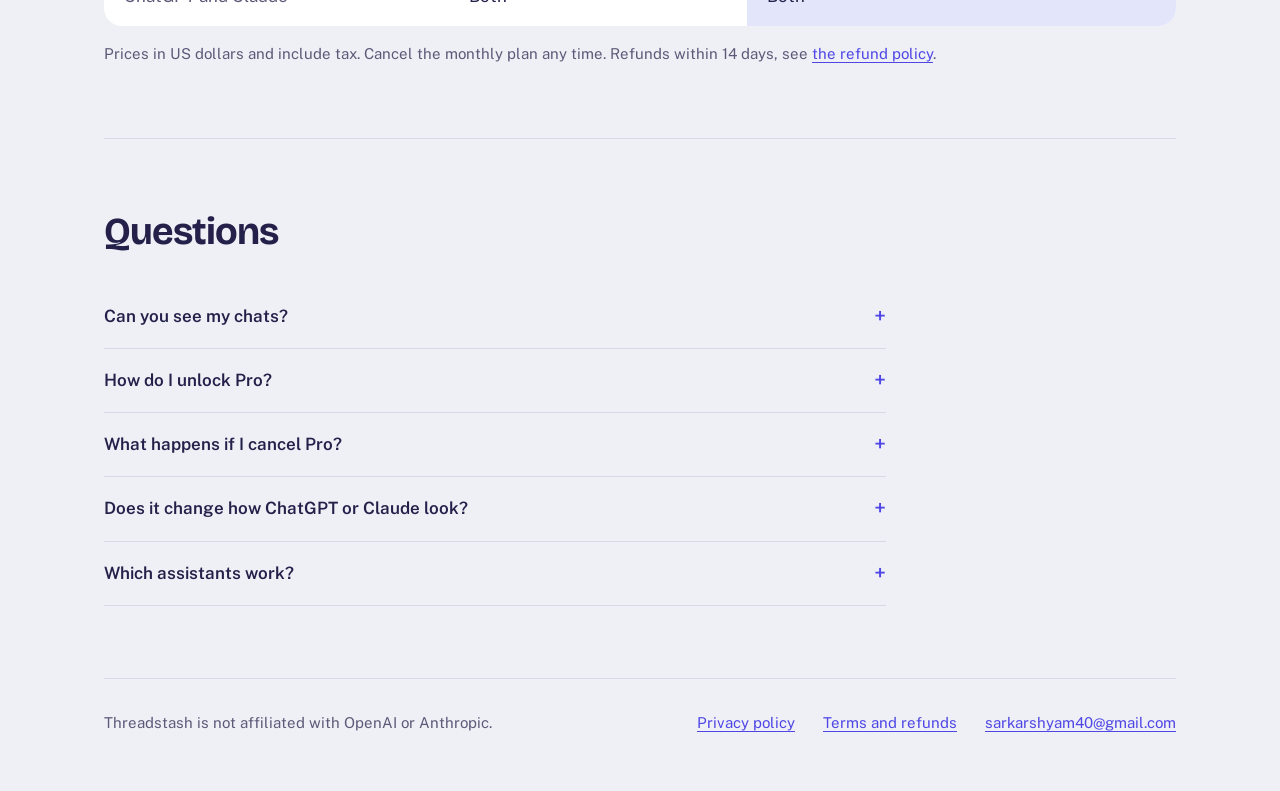
==== commit 8ca95655: "FAQ: what happens if you cancel Pro" ====
--- a/index.html
+++ b/index.html
@@ -105,6 +105,10 @@
         <p>Buy a plan from the extension. You get a license key by email. Paste it into Threadstash and Pro turns on.</p>
       </details>
       <details>
+        <summary>What happens if I cancel Pro?</summary>
+        <p>Nothing is deleted. All your folders and chats stay, and you can still open, rename and file chats into them. You can't add folders beyond 3, and full-text search and actions on many chats at once turn off until you upgrade again.</p>
+      </details>
+      <details>
         <summary>Does it change how ChatGPT or Claude look?</summary>
         <p>No. Threadstash only reads the pages. Everything it shows is in Chrome's side panel, next to the site.</p>
       </details>
